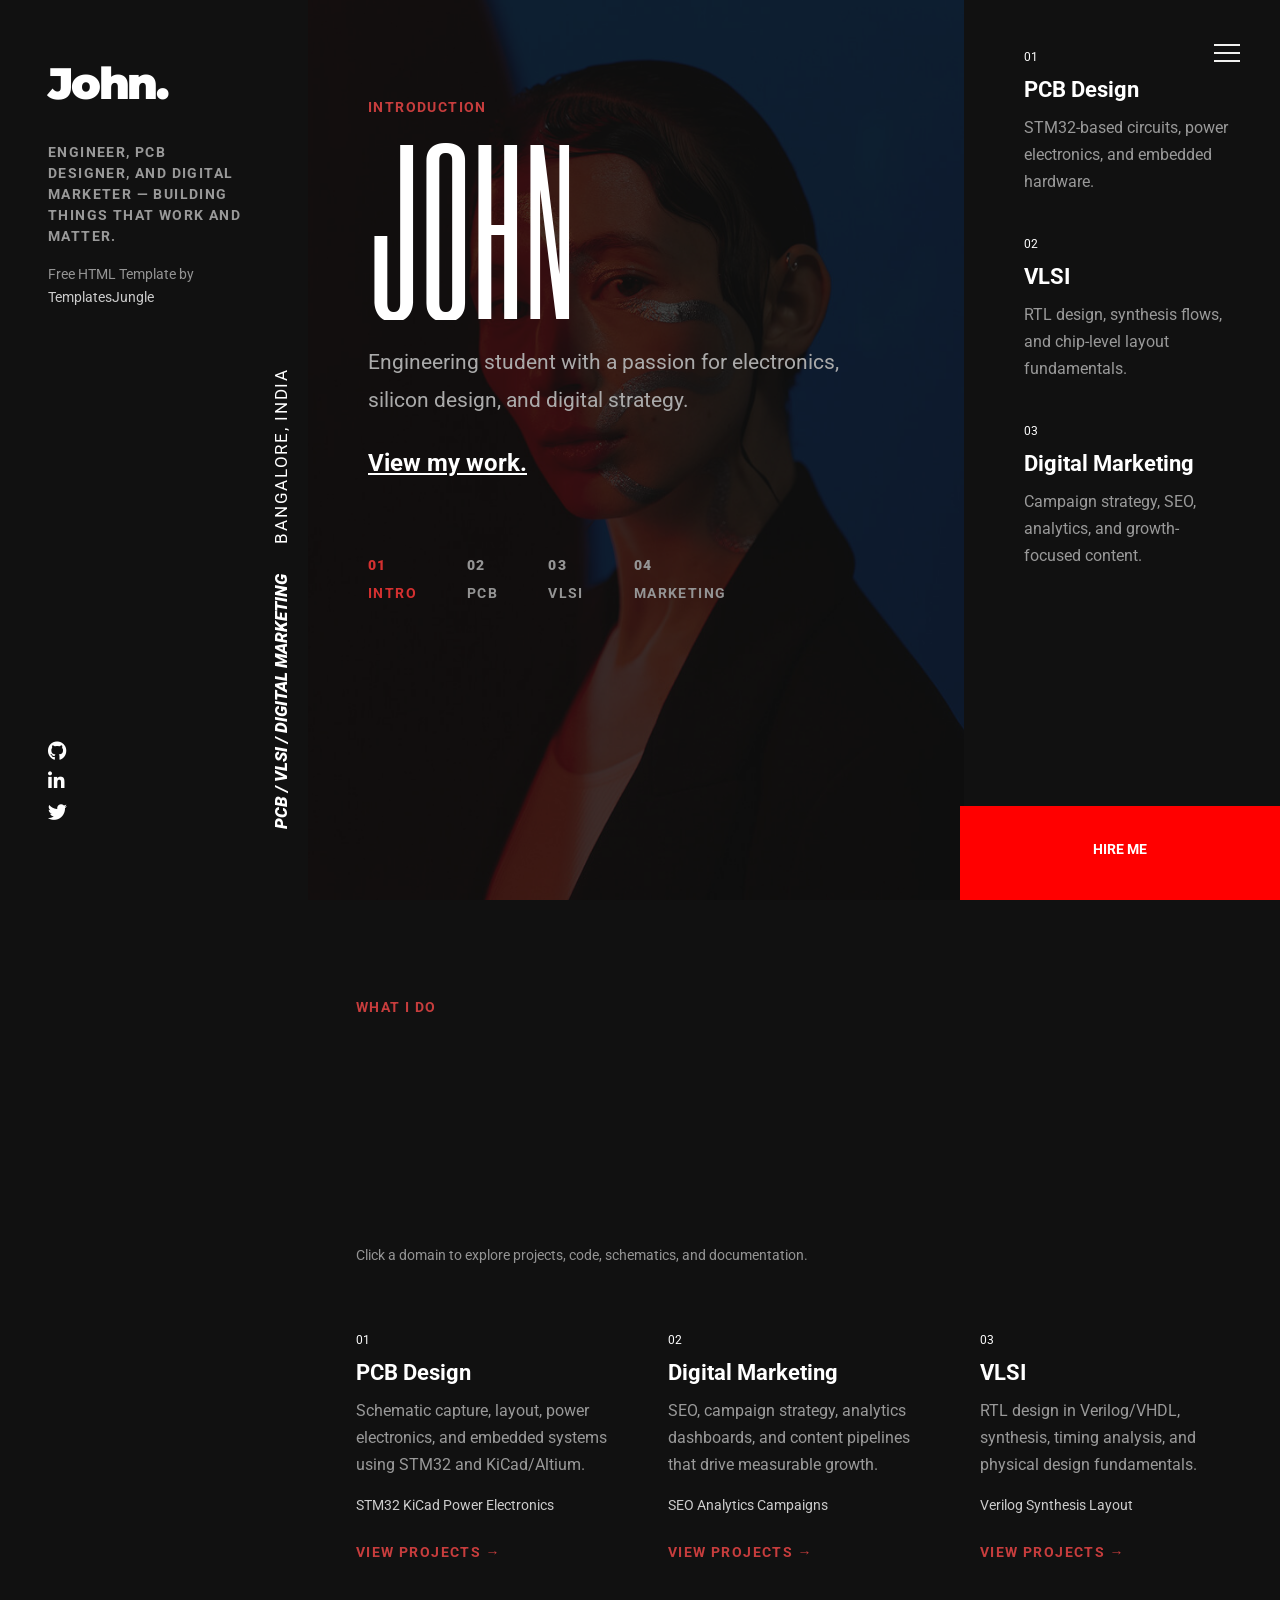
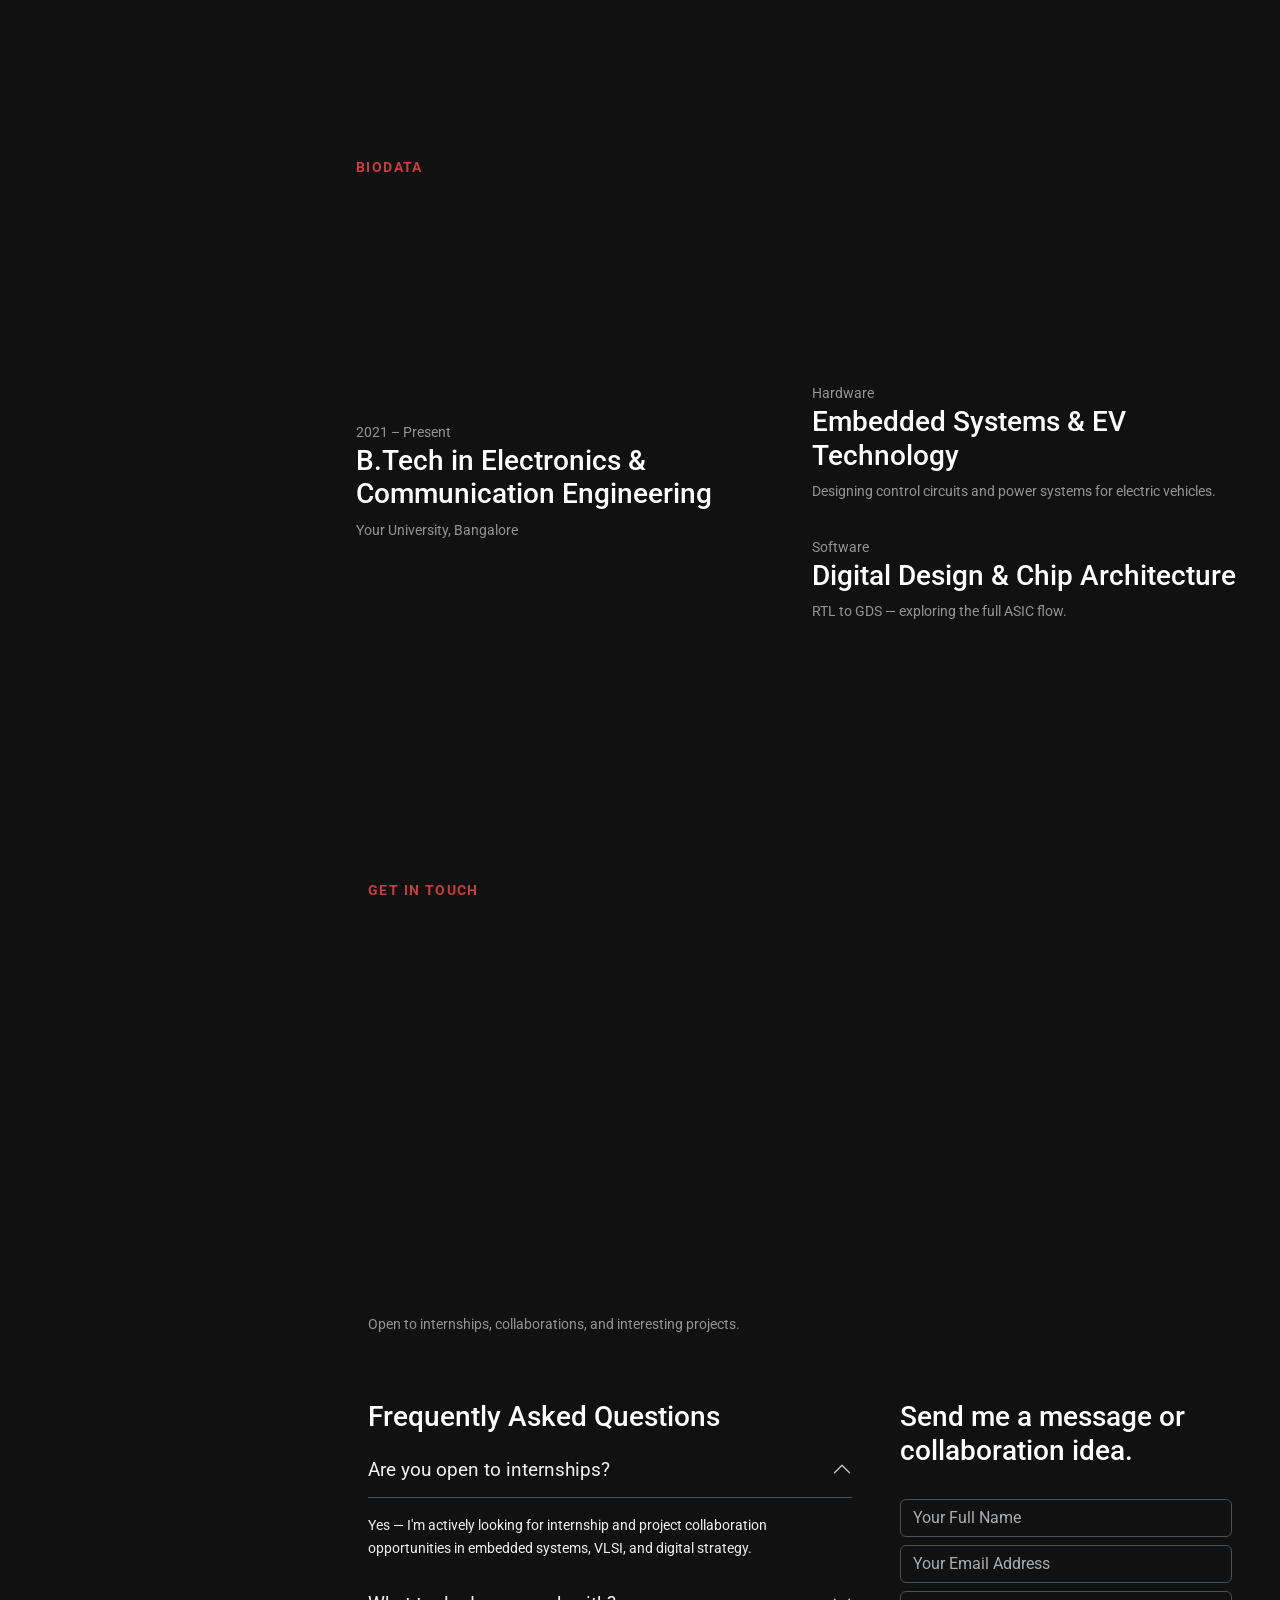
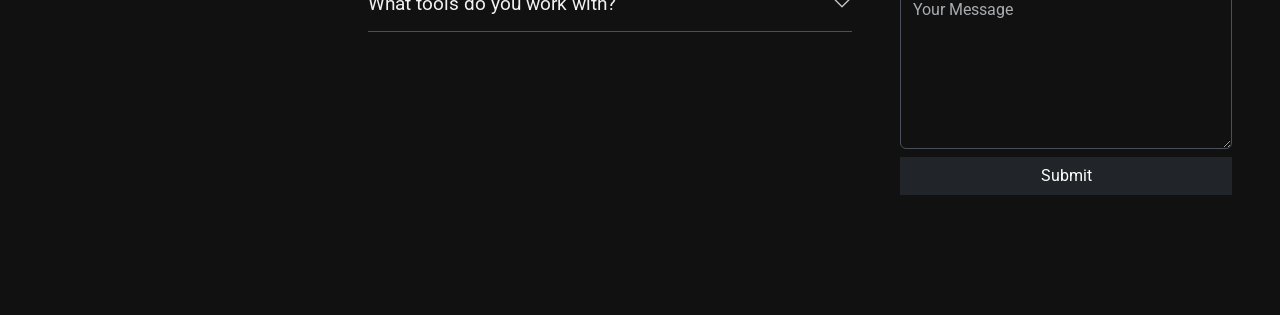
==== index.html @ 5cf1ba2f "Add files via upload" ====
<!DOCTYPE html>
<html lang="en">
  <head>
    <meta charset="utf-8">
    <meta name="viewport" content="width=device-width, initial-scale=1">
    <title>John - Engineer & Designer</title>

    <!-- Third Party Plugins -->
    <link rel="stylesheet" type="text/css" href="css/vendor.css">
    <!-- Bootstrap CSS -->
    <link href="https://cdn.jsdelivr.net/npm/bootstrap@5.3.0-alpha1/dist/css/bootstrap.min.css" rel="stylesheet">
    <!-- Font Awesome -->
    <link rel="stylesheet" href="https://cdnjs.cloudflare.com/ajax/libs/font-awesome/6.4.0/css/all.min.css">
    <!-- Google Fonts -->
    <link href="https://fonts.googleapis.com/css2?family=Montserrat:wght@900&family=Roboto:wght@400;700;900&family=Six+Caps&display=swap" rel="stylesheet">
    <!-- custom style -->
    <link rel="stylesheet" href="style.css">
  </head>
  <body data-bs-theme="dark">

    <!-- ===== OVERLAY NAV ===== -->
    <div class="nav nav-overlay">
      <div class="nav__content">
        <ul class="nav__list">
          <li class="nav__list-item active-nav"><a href="index.html" class="hover-target">Home</a></li>
          <li class="nav__list-item"><a href="pcb.html" class="hover-target">PCB Design</a></li>
          <li class="nav__list-item"><a href="digital-marketing.html" class="hover-target">Digital Marketing</a></li>
          <li class="nav__list-item"><a href="vlsi.html" class="hover-target">VLSI</a></li>
          <li class="nav__list-item"><a href="#contact" class="hover-target">Contact me</a></li>
        </ul>
      </div>
    </div>

    <nav id="navbar" class="position-absolute">
      <input id="menu-toggle" type="checkbox" />
      <label class="menu-btn" for="menu-toggle">
        <span></span>
      </label>
    </nav>

    <div class="container-fluid p-0">
      <div class="row g-0">

        <!-- ===== SIDEBAR ===== -->
        <div class="col-lg-3 position-fixed z-1 h-100" data-aos="slide-right" data-aos-delay="200">
          <div class="sidebar p-4 p-lg-5 vh-100 d-flex flex-column position-relative">
            <a href="index.html" class="logo mb-0 text-decoration-none">John.</a>
            <p class="bio mt-4 d-none d-lg-block" style="max-width: 200px;">
              ENGINEER, PCB DESIGNER, AND DIGITAL MARKETER — BUILDING THINGS THAT WORK AND MATTER.
            </p>
            <p style="max-width: 200px;">Free HTML Template by <a href="https://templatesjungle.com/" target="_blank" class="text-decoration-none">TemplatesJungle</a></p>

            <div class="social-icons mt-auto mb-4 d-none d-lg-flex flex-column">
              <a href="#" class="social-icon" aria-label="GitHub"><i class="fab fa-github"></i></a>
              <a href="#" class="social-icon" aria-label="LinkedIn"><i class="fab fa-linkedin-in"></i></a>
              <a href="#" class="social-icon" aria-label="Twitter"><i class="fab fa-twitter"></i></a>
            </div>

            <div class="personal-info d-none d-lg-flex">
              <p class="job-title mb-2">PCB / VLSI / DIGITAL MARKETING</p>
              <p class="location">BANGALORE, INDIA</p>
            </div>
          </div>
        </div>

        <!-- ===== MAIN CONTENT ===== -->
        <div class="col-lg-9 offset-lg-3">
          <div class="row">

            <!-- Hero / Banner -->
            <div id="intro" class="col-lg-8 position-relative d-flex flex-column align-items-center">
              <div class="pt-4 pt-lg-5 px-4 px-lg-5 w-100 mt-5">
                <div class="swiper banner-slider slide-in mt-5 mt-lg-0">
                  <div class="swiper-wrapper">
                    <div class="swiper-slide">
                      <div class="banner-content d-flex flex-column">
                        <span class="introduction mb-3 d-block">INTRODUCTION</span>
                        <h2 class="name mb-4 txt-fx slide-up">JOHN</h2>
                        <p class="description mb-4">
                          Engineering student with a passion for electronics, silicon design, and digital strategy.
                        </p>
                        <a href="#domains" class="cta-link d-inline-block mb-5">View my work.</a>
                      </div>
                    </div>
                    <div class="swiper-slide">
                      <div class="banner-content d-flex flex-column">
                        <span class="introduction mb-3 d-block">Hardware Design</span>
                        <h2 class="name mb-4 txt-fx slide-up">PCB CRAFT</h2>
                        <p class="description mb-4">
                          Schematic to board — STM32-based designs, power electronics, and embedded systems.
                        </p>
                        <a href="pcb.html" class="cta-link d-inline-block mb-5">Explore PCB work.</a>
                      </div>
                    </div>
                    <div class="swiper-slide">
                      <div class="banner-content d-flex flex-column">
                        <span class="introduction mb-3 d-block">Silicon Design</span>
                        <h2 class="name mb-4 txt-fx slide-up">VLSI</h2>
                        <p class="description mb-4">
                          RTL design, synthesis, and layout — from logic to gates.
                        </p>
                        <a href="vlsi.html" class="cta-link d-inline-block mb-5">Explore VLSI work.</a>
                      </div>
                    </div>
                    <div class="swiper-slide">
                      <div class="banner-content d-flex flex-column">
                        <span class="introduction mb-3 d-block">Growth & Campaigns</span>
                        <h2 class="name mb-4 txt-fx slide-up">MARKETING</h2>
                        <p class="description mb-4">
                          Strategy, content, and analytics to build brands that grow.
                        </p>
                        <a href="digital-marketing.html" class="cta-link d-inline-block mb-5">Explore campaigns.</a>
                      </div>
                    </div>
                  </div>
                </div>
              </div>

              <nav class="section-nav swiper banner-nav-slider pt-3 pt-lg-4 px-4 px-lg-5 w-100"
                data-aos="fade-up" data-aos-delay="600" data-aos-anchor-placement="top-bottom">
                <ul class="swiper-wrapper">
                  <li class="swiper-slide"><span>01</span> INTRO</li>
                  <li class="swiper-slide"><span>02</span> PCB</li>
                  <li class="swiper-slide"><span>03</span> VLSI</li>
                  <li class="swiper-slide"><span>04</span> MARKETING</li>
                </ul>
              </nav>

              <div class="swiper image-slider" data-aos="fade-up" data-aos-delay="1000">
                <div class="swiper-wrapper">
                  <div class="swiper-slide">
                    <img class="hero-image position-absolute top-0 end-0 img-fluid mb-5 opacity-25 vh-100"
                      src="images/banner-image-2.jpg" alt="Hero">
                  </div>
                  <div class="swiper-slide">
                    <img class="hero-image position-absolute top-0 end-0 img-fluid mb-5 opacity-25 vh-100"
                      src="images/banner-image-1.jpg" alt="Hero">
                  </div>
                  <div class="swiper-slide">
                    <img class="hero-image position-absolute top-0 end-0 img-fluid mb-5 opacity-25 vh-100"
                      src="images/banner-image-3.jpg" alt="Hero">
                  </div>
                  <div class="swiper-slide">
                    <img class="hero-image position-absolute top-0 end-0 img-fluid mb-5 opacity-25 vh-100"
                      src="images/banner-image-4.jpg" alt="Hero">
                  </div>
                </div>
              </div>
            </div>

            <!-- Skill sidebar (right col of hero) -->
            <div class="col-lg-4">
              <div class="p-4 p-lg-5 vh-100">
                <div class="skill" data-aos="fade-up" data-aos-delay="200">
                  <span class="skill-number d-block">01</span>
                  <h3>PCB Design</h3>
                  <p>STM32-based circuits, power electronics, and embedded hardware.</p>
                </div>
                <div class="skill" data-aos="fade-up" data-aos-delay="400">
                  <span class="skill-number d-block">02</span>
                  <h3>VLSI</h3>
                  <p>RTL design, synthesis flows, and chip-level layout fundamentals.</p>
                </div>
                <div class="skill" data-aos="fade-up" data-aos-delay="600">
                  <span class="skill-number d-block">03</span>
                  <h3>Digital Marketing</h3>
                  <p>Campaign strategy, SEO, analytics, and growth-focused content.</p>
                </div>
                <!-- Mobile-only CTA -->
                <div class="d-lg-none mt-5">
                  <hr class="sidebar-divider">
                  <p class="job-title mb-2">PCB / VLSI / DIGITAL MARKETING</p>
                  <p class="location mb-4">BANGALORE, INDIA</p>
                  <a href="#domains" class="cta-button d-block text-center">VIEW MY WORK</a>
                </div>
              </div>
            </div>

            <!-- Desktop CTA -->
            <div class="col-lg-3 d-none d-lg-block position-fixed bottom-0 end-0 p-0" style="z-index: 8;">
              <button class="btn-special w-100" data-aos="fade-up" data-aos-delay="800" data-aos-anchor-placement="top-bottom">
                <span class="text-container">
                  <span class="original-text">HIRE ME</span>
                  <span class="hover-text">HIRE ME</span>
                </span>
              </button>
            </div>

            <!-- ===== DOMAIN CARDS SECTION ===== -->
            <section id="domains" class="pt-4 pt-lg-5 px-4 px-lg-5 my-5 py-5">
              <div class="row mb-5">
                <div class="col-12" data-aos="fade-up">
                  <span class="introduction mb-3 d-block">WHAT I DO</span>
                  <h2 class="name mb-4 txt-fx slide-up text-uppercase">My Domains</h2>
                  <p>Click a domain to explore projects, code, schematics, and documentation.</p>
                </div>
              </div>
              <div class="row g-5">

                <!-- Card 1: PCB Design -->
                <div class="col-lg-4" data-aos="fade-up" data-aos-delay="100">
                  <a href="pcb.html" class="text-decoration-none d-block h-100">
                    <div class="domain-card h-100">
                      <div class="skill mb-0">
                        <span class="skill-number d-block">01</span>
                        <h3>PCB Design</h3>
                        <p>Schematic capture, layout, power electronics, and embedded systems using STM32 and KiCad/Altium.</p>
                      </div>
                      <div class="domain-card__tags mt-3">
                        <span class="domain-tag">STM32</span>
                        <span class="domain-tag">KiCad</span>
                        <span class="domain-tag">Power Electronics</span>
                      </div>
                      <div class="domain-card__cta mt-4">
                        <span class="introduction">View Projects →</span>
                      </div>
                    </div>
                  </a>
                </div>

                <!-- Card 2: Digital Marketing -->
                <div class="col-lg-4" data-aos="fade-up" data-aos-delay="250">
                  <a href="digital-marketing.html" class="text-decoration-none d-block h-100">
                    <div class="domain-card h-100">
                      <div class="skill mb-0">
                        <span class="skill-number d-block">02</span>
                        <h3>Digital Marketing</h3>
                        <p>SEO, campaign strategy, analytics dashboards, and content pipelines that drive measurable growth.</p>
                      </div>
                      <div class="domain-card__tags mt-3">
                        <span class="domain-tag">SEO</span>
                        <span class="domain-tag">Analytics</span>
                        <span class="domain-tag">Campaigns</span>
                      </div>
                      <div class="domain-card__cta mt-4">
                        <span class="introduction">View Projects →</span>
                      </div>
                    </div>
                  </a>
                </div>

                <!-- Card 3: VLSI -->
                <div class="col-lg-4" data-aos="fade-up" data-aos-delay="400">
                  <a href="vlsi.html" class="text-decoration-none d-block h-100">
                    <div class="domain-card h-100">
                      <div class="skill mb-0">
                        <span class="skill-number d-block">03</span>
                        <h3>VLSI</h3>
                        <p>RTL design in Verilog/VHDL, synthesis, timing analysis, and physical design fundamentals.</p>
                      </div>
                      <div class="domain-card__tags mt-3">
                        <span class="domain-tag">Verilog</span>
                        <span class="domain-tag">Synthesis</span>
                        <span class="domain-tag">Layout</span>
                      </div>
                      <div class="domain-card__cta mt-4">
                        <span class="introduction">View Projects →</span>
                      </div>
                    </div>
                  </a>
                </div>

              </div>
            </section>

            <!-- ===== ABOUT SECTION ===== -->
            <section id="about" class="pt-4 pt-lg-5 px-4 px-lg-5 my-5 py-5">
              <div class="row d-flex flex-wrap" data-aos="fade-up">
                <div class="col-lg-6 pb-5">
                  <span class="introduction mb-3 d-block">BIODATA</span>
                  <h2 class="name mb-4 txt-fx slide-up text-uppercase">Education</h2>
                  <div class="data-info py-3">
                    <span class="meta-date">2021 – Present</span>
                    <h3 class="info-title">B.Tech in Electronics & Communication Engineering</h3>
                    <p>Your University, Bangalore</p>
                  </div>
                </div>
                <div class="col-lg-6 pb-5">
                  <h2 class="name mb-4 txt-fx slide-up text-uppercase">Interests</h2>
                  <div class="data-info py-3">
                    <span class="meta-date">Hardware</span>
                    <h3 class="info-title">Embedded Systems & EV Technology</h3>
                    <p>Designing control circuits and power systems for electric vehicles.</p>
                  </div>
                  <div class="data-info">
                    <span class="meta-date">Software</span>
                    <h3 class="info-title">Digital Design & Chip Architecture</h3>
                    <p>RTL to GDS — exploring the full ASIC flow.</p>
                  </div>
                </div>
              </div>
            </section>

            <!-- ===== CONTACT SECTION ===== -->
            <section id="contact" class="pt-4 pt-lg-5 px-4 px-lg-5 my-5 py-5">
              <div class="container">
                <div class="row mb-5">
                  <div class="col-lg-6" data-aos="fade-up">
                    <span class="introduction mb-3 d-block">GET IN TOUCH</span>
                    <h2 class="name mb-4 txt-fx slide-up text-uppercase">Contact Me</h2>
                    <p>Open to internships, collaborations, and interesting projects.</p>
                  </div>
                </div>
                <div class="row d-flex g-5">
                  <div class="col-lg-7" data-aos="fade-up">
                    <h3>Frequently Asked Questions</h3>
                    <div class="accordion" id="faqAccordion">
                      <div class="accordion-item">
                        <h2 class="accordion-header">
                          <button class="accordion-button" type="button" data-bs-toggle="collapse"
                            data-bs-target="#faq1" aria-expanded="true">
                            Are you open to internships?
                          </button>
                        </h2>
                        <div id="faq1" class="accordion-collapse collapse show" data-bs-parent="#faqAccordion">
                          <div class="accordion-body">
                            Yes — I'm actively looking for internship and project collaboration opportunities in embedded systems, VLSI, and digital strategy.
                          </div>
                        </div>
                      </div>
                      <div class="accordion-item">
                        <h2 class="accordion-header">
                          <button class="accordion-button collapsed" type="button" data-bs-toggle="collapse"
                            data-bs-target="#faq2" aria-expanded="false">
                            What tools do you work with?
                          </button>
                        </h2>
                        <div id="faq2" class="accordion-collapse collapse" data-bs-parent="#faqAccordion">
                          <div class="accordion-body">
                            KiCad, Altium Designer, Keil µVision, Proteus, STM32CubeIDE, Cadence Virtuoso, and standard web analytics platforms.
                          </div>
                        </div>
                      </div>
                    </div>
                  </div>
                  <div class="col-lg-5">
                    <div class="right-content" data-aos="fade-up">
                      <div class="element-header align-right">
                        <h3>Send me a message or collaboration idea.</h3>
                      </div>
                      <div class="contact-form py-4">
                        <form id="form" class="form-group">
                          <div class="pb-2"><input type="text" name="name" placeholder="Your Full Name" class="form-control"></div>
                          <div class="pb-2"><input type="email" name="email" placeholder="Your Email Address" class="form-control"></div>
                          <div class="pb-2"><textarea placeholder="Your Message" rows="6" class="form-control"></textarea></div>
                          <button type="submit" name="submit" class="btn btn-dark w-100 btn-rounded">Submit</button>
                        </form>
                      </div>
                    </div>
                  </div>
                </div>
              </div>
            </section>

          </div>
        </div>
      </div>
    </div>

    <!-- Bootstrap JS -->
    <script src="https://cdn.jsdelivr.net/npm/bootstrap@5.3.0-alpha1/dist/js/bootstrap.bundle.min.js"></script>
    <script src="js/jquery-1.11.0.min.js"></script>
    <script src="js/plugins.js"></script>
    <script src="js/script.js"></script>
  </body>
</html>
---- style.css ----
:root,
[data-bs-theme=light] {
  --heading-font: "Roboto", Verdana, serif;
  --heading-font-weight: 700;
  --heading-color: var(--bs-dark);
  --heading-line-height: 1.2;

  --swiper-theme-color: var(--bs-primary);

  --custom-easing: cubic-bezier(.17, .67, .83, .67);

  /* theme colors */
  --bs-body-font-family: "Roboto", Verdana, sans-serif;
  --bs-body-font-size: 0.9rem;
  --bs-body-font-weight: 400;
  --bs-body-line-height: 1.7;
  --bs-body-color: #333;
  --bs-body-color-rgb: 51, 51, 51;

  --bs-primary: #FF534A;
  --bs-primary-dark: #d33a32;
  --bs-secondary: #FDEEE9;
  --bs-black: #111;
  --bs-light: #F1F1F0;
  --bs-dark: #212529;
  --bs-gray: #949494;
  --bs-gray-dark: #51565b;

  --bs-primary-rgb: 255, 83, 74;
  --bs-secondary-rgb: 253, 238, 233;
  --bs-black-rgb: 17, 17, 17;
  --bs-light-rgb: 241, 241, 240;
  --bs-dark-rgb: 33, 37, 41;

  --bs-link-color: var(--bs-dark);
  --bs-link-color-rgb: 17, 17, 17;
  --bs-link-decoration: underline;
  --bs-link-hover-color: var(--bs-primary);
  --bs-link-hover-color-rgb: 169, 128, 115;

  --bs-gutter-x: 2.5rem;
}


/* btn */
.btn {
  --bs-btn-border-radius: 0;
}

.btn-primary {
  --bs-btn-color: #fff;
  --bs-btn-bg: var(--bs-primary);
  --bs-btn-border-color: var(--bs-primary);
  --bs-btn-hover-color: #fff;
  --bs-btn-hover-bg: var(--bs-primary-dark);
  --bs-btn-hover-border-color: var(--bs-primary-dark);
  --bs-btn-focus-shadow-rgb: 49, 132, 253;
  --bs-btn-active-color: #fff;
  --bs-btn-active-bg: var(--bs-secondary);
  --bs-btn-active-border-color: var(--bs-secondary);
  --bs-btn-active-shadow: inset 0 3px 5px rgba(0, 0, 0, 0.125);
  --bs-btn-disabled-color: #fff;
  --bs-btn-disabled-bg: var(--bs-primary);
  --bs-btn-disabled-border-color: var(--bs-primary);
}

.btn-outline-primary {
  --bs-btn-color: var(--bs-primary);
  --bs-btn-border-color: var(--bs-primary);
  --bs-btn-hover-color: #fff;
  --bs-btn-hover-bg: var(--bs-primary);
  --bs-btn-hover-border-color: var(--bs-primary);
  --bs-btn-focus-shadow-rgb: 13, 110, 253;
  --bs-btn-active-color: #fff;
  --bs-btn-active-bg: var(--bs-primary);
  --bs-btn-active-border-color: var(--bs-primary);
  --bs-btn-active-shadow: inset 0 3px 5px rgba(0, 0, 0, 0.125);
  --bs-btn-disabled-color: var(--bs-primary);
  --bs-btn-disabled-bg: transparent;
  --bs-btn-disabled-border-color: var(--bs-primary);
  --bs-gradient: none;
}


.pagination {
  --bs-pagination-active-bg: var(--bs-black);
  --bs-pagination-border-width: 0;
  --bs-pagination-border-radius: 0;
}

/* breadcrumb */
.breadcrumb {
  --bs-breadcrumb-item-padding-x: 1em;
}

/* text white */
.text-white {
  --heading-color: var(--bs-light);
  --bs-breadcrumb-item-active-color: var(--bs-light);
  --bs-breadcrumb-divider-color: var(--bs-light);
  --bs-link-color-rgb: var(--bs-light-rgb);
  --bs-link-hover-color-rgb: var(--bs-light-rgb);
}

.text-white .nav-link {
  --bs-nav-link-color: var(--bs-light);
  --bs-nav-link-hover-color: var(--bs-light);
  --bs-nav-link-active-color: var(--bs-light);
  --bs-navbar-active-color: var(--bs-light);
}

/* accordion */
.accordion {
  --bs-accordion-border-width: 0;
  --bs-accordion-border-radius: 0;
  --bs-accordion-inner-border-radius: 0;
  --bs-accordion-btn-padding-x: 0;
  --bs-accordion-btn-padding-y: 1rem;
  --bs-accordion-btn-color: var(--bs-light);
  --bs-accordion-btn-bg: transparent;
  --bs-accordion-btn-focus-border-color: var(--bs-light);
  --bs-accordion-btn-focus-box-shadow: none;
  --bs-accordion-body-padding-x: 0;
  --bs-accordion-body-padding-y: 1rem;
  --bs-accordion-active-color: var(--bs-light);
  --bs-accordion-active-bg: transparent;

  --bs-accordion-color: var(--bs-light);
  --bs-accordion-bg: transparent;
}

.accordion-button {
  font-size: 1.2rem;
  border-bottom: 1px solid var(--bs-border-color);
}

[data-bs-theme=dark] .accordion-button::after {
  filter: invert(0) sepia(1) saturate(0) hue-rotate(0deg);
}

/* form control */
.form-control:focus {
  border-color: #ccc;
  box-shadow: 0 0 0 0.25rem rgba(200, 200, 200, .25);
}

/* dark theme */
[data-bs-theme=dark] {
  color-scheme: dark;

  --heading-color: #fff;
  --bs-heading-color: #fff;
  --bs-link-color: #CCCCCC;
  --bs-link-hover-color: var(--bs-primary);
  --bs-link-color-rgb: 204, 204, 204;
  --bs-link-hover-color-rgb: 131, 169, 172;
  --bs-body-color: var(--bs-light);
  --bs-body-color-rgb: 241, 241, 240;
  --bs-body-bg: #111;
  --bs-body-bg-rgb: 17, 17, 41;

  color: var(--bs-gray);
}

[data-bs-theme=dark] .dropdown-item {
  --bs-dropdown-link-color: var(--bs-light);
  --bs-dropdown-link-hover-color: var(--bs-white);
}

[data-bs-theme=dark] .bg-white,
[data-bs-theme=dark] .bg-light {
  --bs-bg-opacity: 0.1;
}

/* ++++++++++++++++++++ */

:root {
  --primary-color: #d43030;
  --primary-dark: #c73d3d;
  --primary-darker: #d42f2f;
  --text-color: #ffffff;
  --text-muted: #aaaaaa;
  --text-light: #cccccc;
  --text-lighter: #999999;
  --bg-dark: #111111;
}

body {
  font-family: 'Roboto', sans-serif;
  color: var(--text-color);
  background-color: var(--bg-dark);
  -webkit-font-smoothing: antialiased;
  line-height: 1.6;
}

.logo {
  font-family: 'Montserrat', sans-serif;
  font-weight: 900;
  font-size: 44px;
  letter-spacing: -2.2px;
  color: var(--text-color);
}

.name {
  font-family: 'Six Caps', sans-serif;
  font-weight: 400;
  font-size: 176px;
  font-size: 206px;
  line-height: 0.9;
  color: var(--text-color);
}

.introduction {
  font-weight: 700;
  font-size: 14px;
  letter-spacing: 1.4px;
  text-transform: uppercase;
  color: var(--primary-dark);
}

.description {
  font-weight: 400;
  font-size: 21px;
  line-height: 1.8;
  color: var(--text-muted);
  max-width: 490px;
}

.cta-link {
  font-weight: 700;
  font-size: 24px;
  text-decoration: underline;
  color: var(--text-color);
}

.section-nav ul {
  list-style: none;
  padding: 0;
  display: flex;
  flex-wrap: wrap;
  gap: 40px;
}

.section-nav li {
  font-weight: 700;
  font-size: 14px;
  letter-spacing: 1.4px;
  text-transform: uppercase;
  cursor: pointer;
}

.section-nav span {
  display: block;
  font-weight: 900;
  margin-bottom: 5px;
}

.section-nav .swiper-slide-thumb-active {
  color: var(--primary-color);
}

.section-nav .active span {
  color: var(--primary-color);
}

.bio {
  font-weight: 700;
  font-size: 14px;
  letter-spacing: 1.4px;
  line-height: 1.5;
  color: var(--text-lighter);
  margin-top: 40px;
}

.skill {
  margin-bottom: 40px;
}

.skill-number {
  font-weight: 400;
  font-size: 12px;
  color: var(--text-color);
}

.skill h3 {
  font-weight: 700;
  font-size: 22px;
  margin: 10px 0;
  color: var(--text-color);
}

.skill p {
  font-weight: 400;
  font-size: 16px;
  line-height: 1.7;
  color: var(--text-lighter);
}

.social-icon {
  color: var(--text-color);
  font-size: 19px;
  transition: color 0.3s;
}

.social-icon:hover {
  color: var(--primary-color);
}

.sidebar-divider {
  width: 1px;
  height: 100px;
  background-color: var(--text-color);
  margin: 20px 0;
}

.job-title {
  font-weight: 900;
  font-style: italic;
  font-size: 17px;
  color: var(--text-color);
}

.location {
  font-weight: 400;
  font-size: 17px;
  letter-spacing: 1.7px;
  color: var(--text-color);
}

.cta-button {
  display: inline-block;
  padding: 60px 40px;
  background-color: var(--primary-darker);
  font-weight: 700;
  font-size: 16px;
  text-align: center;
  text-transform: uppercase;
  color: var(--text-color);
  text-decoration: none;
  transition: background-color 0.3s;
}

.cta-button:hover {
  background-color: #b82525;
  color: var(--text-color);
}

.hero-image {
  width: 100%;
  max-width: 766px;
  height: auto;
  object-fit: cover;
}

/* Responsive adjustments */
@media (max-width: 1199.98px) {
  .name {
    font-size: 120px;
  }

  .description {
    font-size: 18px;
  }

  .section-nav ul {
    gap: 30px;
  }
}

@media (max-width: 991.98px) {
  .name {
    font-size: 90px;
  }

  .sidebar-divider {
    width: 100px;
    height: 1px;
    margin: 20px auto;
  }

  .job-title,
  .location {
    text-align: center;
  }

  .cta-button {
    padding: 40px 30px;
  }
}

@media (max-width: 767.98px) {
  .name {
    font-size: 120px;
  }

  .description {
    font-size: 16px;
  }

  .section-nav ul {
    gap: 20px;
  }

  .cta-link {
    font-size: 20px;
  }

  .cta-button {
    width: 100%;
    padding: 30px 20px;
  }
}

@media (max-width: 575.98px) {
  .name {
    font-size: 120px;
  }

  .section-nav ul {
    gap: 15px;
  }

  .section-nav li {
    font-size: 12px;
  }

  .section-nav span {
    font-size: 14px;
  }
}


/*----- 6.1 Preloader
--------------------------------------------------------------*/
*#overlayer {
  width: 100%;
  height: 100%;
  position: fixed;
  z-index: 20;
  background: #111;
  display: flex;
  justify-content: center;
  align-items: center;
}

.loader {
  display: inline-block;
  width: 30px;
  height: 30px;
  border: 4px solid #Fff;
  animation: loader 2s infinite ease;
}

.loader-inner {
  vertical-align: top;
  display: inline-block;
  width: 100%;
  background-color: #fff;
  animation: loader-inner 2s infinite ease-in;
}

@keyframes loader {
  0% {
    transform: rotate(0deg);
  }

  25% {
    transform: rotate(180deg);
  }

  50% {
    transform: rotate(180deg);
  }

  75% {
    transform: rotate(360deg);
  }

  100% {
    transform: rotate(360deg);
  }
}

@keyframes loader-inner {
  0% {
    height: 0%;
  }

  25% {
    height: 0%;
  }

  50% {
    height: 100%;
  }

  75% {
    height: 100%;
  }

  100% {
    height: 0%;
  }
}


/*----- Header Menu
--------------------------------------------------------------*/
#menu-toggle {
  opacity: 0;
}

#menu-toggle:checked~.menu-btn>span {
  transform: rotate(45deg);
}

#menu-toggle:checked~.menu-btn>span::before {
  top: 0;
  transform: rotate(0);
  background: #fff;
}

#menu-toggle:checked~.menu-btn>span::after {
  top: 0;
  transform: rotate(90deg);
  background: #fff;
}

#menu-toggle:checked~.navmenu {
  visibility: visible;
  right: 0;
}

.menu-btn {
  display: flex;
  align-items: center;
  position: fixed;
  top: 0;
  right: 0;
  width: 26px;
  height: 26px;
  cursor: pointer;
  z-index: 11;
  margin: 40px;
}

.menu-btn>span,
.menu-btn>span::before,
.menu-btn>span::after {
  display: block;
  position: absolute;
  width: 100%;
  height: 2px;
  background-color: var(--bs-light);
  transition-duration: .25s;
}

.menu-btn>span::before {
  content: '';
  top: -8px;
}

.menu-btn>span::after {
  content: '';
  top: 8px;
}


/*----- Nav Sidebar
--------------------------------------------------------------*/
.nav-overlay {
  position: fixed;
  z-index: 9;
}

.nav-overlay:before,
.nav-overlay:after {
  content: "";
  position: fixed;
  width: 100vw;
  height: 100vh;
  background: rgba(10, 10, 10, 0.8);
  border-bottom-left-radius: 200%;
  z-index: -1;
  -webkit-transition: -webkit-transform cubic-bezier(0.77, 0, 0.175, 1) 0.6s, border-radius linear 0.8s;
  transition: -webkit-transform cubic-bezier(0.77, 0, 0.175, 1) 0.6s, border-radius linear 0.8s;
  transition: transform cubic-bezier(0.77, 0, 0.175, 1) 0.6s, border-radius linear 0.8s;
  transition: transform cubic-bezier(0.77, 0, 0.175, 1) 0.6s, -webkit-transform cubic-bezier(0.77, 0, 0.175, 1) 0.6s, border-radius linear 0.8s;
  -webkit-transform: translateX(100%) translateY(-100%);
  transform: translateX(100%) translateY(-100%);
}

.nav-overlay:after {
  background: rgba(10, 10, 10, 1);
  -webkit-transition-delay: 0s;
  transition-delay: 0s;
}

.nav-overlay:before {
  -webkit-transition-delay: .2s;
  transition-delay: .2s;
}

.nav__content {
  position: fixed;
  visibility: hidden;
  top: 50%;
  margin-top: 20px;
  -webkit-transform: translate(0%, -50%);
  transform: translate(0%, -50%);
  width: 100%;
  text-align: center;
}

.nav__list {
  position: relative;
  padding: 0;
  margin: 0;
  z-index: 2;
}

.nav__list-item {
  position: relative;
  display: block;
  -webkit-transition-delay: 0.8s;
  transition-delay: 0.8s;
  opacity: 0;
  text-align: center;
  color: #fff;
  overflow: hidden;
  font-family: 'Six Caps', sans-serif;
  font-size: 9vh;
  font-weight: 900;
  line-height: 1;
  letter-spacing: 3px;
  -webkit-transform: translate(100px, 0%);
  transform: translate(100px, 0%);
  -webkit-transition: opacity .2s ease, -webkit-transform .3s ease;
  transition: opacity .2s ease, -webkit-transform .3s ease;
  transition: opacity .2s ease, transform .3s ease;
  transition: opacity .2s ease, transform .3s ease, -webkit-transform .3s ease;
  margin-top: 0;
  margin-bottom: 0;
}

.nav__list-item a {
  position: relative;
  text-decoration: none;
  color: rgba(255, 255, 255, 0.6);
  overflow: hidden;
  cursor: pointer;
  padding-left: 5px;
  padding-right: 5px;
  font-weight: 900;
  z-index: 2;
  display: inline-block;
  text-transform: uppercase;
  -webkit-transition: all 200ms linear;
  transition: all 200ms linear;
}

.nav__list-item a:after {
  position: absolute;
  content: '';
  top: 50%;
  margin-top: -2px;
  left: 50%;
  width: 0;
  height: 0;
  opacity: 0;
  background-color: var(--accent-color);
  z-index: 1;
  -webkit-transition: all 200ms linear;
  transition: all 200ms linear;
}

.nav__list-item a:hover:after {
  height: 4px;
  opacity: 1;
  left: 0;
  width: 100%;
}

.nav__list-item a:hover {
  color: rgba(255, 255, 255, 1);
}

.nav__list-item.active-nav a {
  color: rgba(255, 255, 255, 1);
}

.nav__list-item.active-nav a:after {
  height: 4px;
  opacity: 1;
  left: 0;
  width: 100%;
}

body.nav-active .nav__content {
  visibility: visible;
}

/* body.nav-active .menu-icon__line {
  background-color: var(--light-background-color);
  -webkit-transform: translate(0px, 0px) rotate(-45deg);
          transform: translate(0px, 0px) rotate(-45deg);
}
body.nav-active .menu-icon__line-left {
  width: 15px;
  -webkit-transform: translate(2px, 4px) rotate(45deg);
          transform: translate(2px, 4px) rotate(45deg);
}
body.nav-active .menu-icon__line-right {
  width: 15px;
  float: right;
  -webkit-transform: translate(-3px, -3.5px) rotate(45deg);
          transform: translate(-3px, -3.5px) rotate(45deg);
}
body.nav-active .menu-icon:hover .menu-icon__line-left,
body.nav-active .menu-icon:hover .menu-icon__line-right {
  width: 15px;
} */
body.nav-active .nav-overlay {
  visibility: visible;
}

body.nav-active .nav-overlay:before,
body.nav-active .nav-overlay:after {
  -webkit-transform: translateX(0%) translateY(0%);
  transform: translateX(0%) translateY(0%);
  border-radius: 0;
}

body.nav-active .nav-overlay:after {
  -webkit-transition-delay: .1s;
  transition-delay: .1s;
}

body.nav-active .nav-overlay:before {
  -webkit-transition-delay: 0s;
  transition-delay: 0s;
}

body.nav-active .nav__list-item {
  opacity: 1;
  -webkit-transform: translateX(0%);
  transform: translateX(0%);
  -webkit-transition: opacity .3s ease, color .3s ease, -webkit-transform .3s ease;
  transition: opacity .3s ease, color .3s ease, -webkit-transform .3s ease;
  transition: opacity .3s ease, transform .3s ease, color .3s ease;
  transition: opacity .3s ease, transform .3s ease, color .3s ease, -webkit-transform .3s ease;
}

body.nav-active .nav__list-item:nth-child(0) {
  -webkit-transition-delay: 0.7s;
  transition-delay: 0.7s;
}

body.nav-active .nav__list-item:nth-child(1) {
  -webkit-transition-delay: 0.8s;
  transition-delay: 0.8s;
}

body.nav-active .nav__list-item:nth-child(2) {
  -webkit-transition-delay: 0.9s;
  transition-delay: 0.9s;
}

body.nav-active .nav__list-item:nth-child(3) {
  -webkit-transition-delay: 1s;
  transition-delay: 1s;
}

body.nav-active .nav__list-item:nth-child(4) {
  -webkit-transition-delay: 1.1s;
  transition-delay: 1.1s;
}

body.nav-active .nav__list-item:nth-child(5) {
  -webkit-transition-delay: 1.2s;
  transition-delay: 1.2s;
}

body.nav-active .nav__list-item:nth-child(6) {
  -webkit-transition-delay: 1.3s;
  transition-delay: 1.3s;
}

body.nav-active .nav__list-item:nth-child(7) {
  -webkit-transition-delay: 1.4s;
  transition-delay: 1.4s;
}

body.nav-active .nav__list-item:nth-child(8) {
  -webkit-transition-delay: 1.5s;
  transition-delay: 1.5s;
}

body.nav-active .nav__list-item:nth-child(9) {
  -webkit-transition-delay: 1.6s;
  transition-delay: 1.6s;
}

body.nav-active .nav__list-item:nth-child(10) {
  -webkit-transition-delay: 1.7s;
  transition-delay: 1.7s;
}


/*----- Skills
--------------------------------------------------------------*/
.skill-chart li {
  width: 100%;
  margin-bottom: 40px;
  font-weight: 500;
}

.skill-chart li .chart-border {
  border: 4px solid var(--bs-gray-200);
  border-radius: 15px;
  position: relative;
}

.skill-chart li .chart-percentage {
  content: "";
  border-bottom: 8px solid var(--bs-primary);
  border-radius: 15px;
  position: absolute;
  bottom: -4px;
  left: -5px;
}

.skill-chart li .chart-percentage.seventy-percent {
  width: 70%;
}

.skill-chart li .chart-percentage.seventy-five-percent {
  width: 75%;
}

.skill-chart li .chart-percentage.eighty-percent {
  width: 80%;
}

.skill-chart li .chart-percentage.ninety-percent {
  width: 90%;
}

.skill-chart li .chart-percentage.ninety-five-percent {
  width: 95%;
}


/* slide in */
.slide-in .swiper-slide span,
.slide-in .swiper-slide h2,
.slide-in .swiper-slide p,
.slide-in .swiper-slide .cta-link {
  display: inline-block;
  opacity: 0;
  transform: translate3d(0, 50px, 0);
  transition: opacity 0.6s ease-out, transform 0.6s ease-out;
}

.slide-in .swiper-slide span {
  transition-delay: 500ms;
}

.slide-in .swiper-slide h2 {
  transition-delay: 600ms;
}

.slide-in .swiper-slide p {
  transition-delay: 700ms;
}

.slide-in .swiper-slide .cta-link {
  transition-delay: 800ms;
}

.slide-in .swiper-slide.swiper-slide-active span,
.slide-in .swiper-slide.swiper-slide-active h2,
.slide-in .swiper-slide.swiper-slide-active p,
.slide-in .swiper-slide.swiper-slide-active .cta-link {
  opacity: 1;
  transform: translate3d(0, 0, 0);
}

/* swiper slide-clip */
.slide-clip .swiper-slide .image-holder img {
  transform: scale(1.2);
  transition: transform 1s ease-in-out;
}

.slide-clip .swiper-slide.swiper-slide-active .image-holder img {
  transform: scale(1);
}

.slide-clip .swiper-slide .image-holder {
  clip-path: inset(100% 0 0 0);
  display: block;
}

.slide-clip .swiper-slide.swiper-slide-active .image-holder {
  animation: 1s slide-clip forwards;
}

.slide-clip .swiper-slide.swiper-slide-prev .image-holder,
.slide-clip .swiper-slide.swiper-slide-next .image-holder {
  animation: 1s slide-down;
}

@keyframes slide-clip {
  0% {
    clip-path: inset(100% 0 0 0);
  }

  100% {
    clip-path: inset(0 0 0 0);
  }
}

@keyframes slide-down {
  0% {
    clip-path: inset(0 0 0 0);
  }

  100% {
    clip-path: inset(100% 0 0 0);
  }
}


/* swipe animation */
.swipe-up {
  clip-path: inset(0 0 100% 0);
  display: block;
}

.aos-animate .swipe-up {
  animation: 1s swipe-up forwards;
}

/*.down-leave-active { animation: 1s down-leave; }*/
@keyframes swipe-up {
  0% {
    clip-path: inset(0 0 100% 0);
  }

  100% {
    clip-path: inset(0);
  }
}

/* polygon */
.polygon {
  clip-path: polygon(0 0, 100% 0, 100% 20%, 100% 100%, 80% 100%, 20% 100%, 0 100%, 0% 20%);
}

.aos-animate .polygon {
  animation: 1s polygon forwards;
}

@keyframes polygon {
  0% {
    clip-path: polygon(0 0, 100% 0, 100% 20%, 100% 100%, 80% 100%, 20% 100%, 0 100%, 0% 20%);
  }

  100% {
    clip-path: polygon(20% 0%, 80% 0%, 100% 20%, 100% 80%, 80% 100%, 20% 100%, 0% 80%, 0% 20%);
  }
}

/* open-up */
.open-up {
  clip-path: inset(48% 34% 36% 35%);
}

.aos-animate.open-up {
  animation: 1s open-up forwards;
}

@keyframes open-up {
  0% {
    clip-path: inset(48% 34% 36% 35%);
  }

  100% {
    clip-path: inset(0% 0% 0% 0%);
  }
}

/*@keyframes down-leave {
  0% { clip-path: inset(0); }
  100% { clip-path: inset(100% 0 0 0); }
}*/
.swipe-up {
  --delay: 0.05s;
}

.swipe-up {
  animation-delay: 1s;
  /* animation-delay: data(swipe-delay); */
}

/* Text Effects */
.txt-fx {
  overflow: hidden;
  /* line-height: var(--heading-line-height); */
}

.txt-fx.zoom {
  overflow: visible;
}

.txt-fx .word {
  overflow: hidden;
  transform-origin: 0 100%;
  display: inline-block;
  /* line-height: 1em; */
}

.txt-fx .letter {
  transform-origin: 0 100%;
  display: inline-block;
  /* line-height: 1em; */
}

.txt-fx {
  --delay: 50ms;
  --easing: cubic-bezier(.5, 0, .53, 1);
}

/* fade right */
.txt-fx.fade-right .letter {
  transform: translate3d(-50px, 0, 0);
  opacity: 0;
  transition: transform 0.6s var(--easing), opacity 0.6s var(--easing);
}

.aos-animate .txt-fx.fade-right .letter {
  transform: translate3d(0, 0, 0);
  opacity: 1;
}

/* slide up */
.txt-fx.slide-up .letter {
  transform: translate3d(0, 1.2em, 0);
  transition: transform 0.9s var(--easing);
}

.swiper-slide-active .txt-fx.slide-up .letter,
.aos-animate .txt-fx.slide-up .letter {
  transform: translate3d(0, 0, 0);
}

/* domino */
.txt-fx.domino .letter {
  transform-origin: 50% 0;
  transform: rotateY(90deg);
  transition: transform 0.9s var(--easing);
}

.swiper-slide-active .txt-fx.domino .letter,
.aos-animate .txt-fx.domino .letter {
  transform: rotateY(0);
}

/* zoom */
.txt-fx.zoom .letter {
  transform-origin: 50% 0;
  transform: scale(3);
  transition: transform 0.9s var(--easing);
}

.swiper-slide-active .txt-fx.zoom .letter,
.aos-animate .txt-fx.zoom .letter {
  transform: scale(1);
}


/* banner slider */
.banner-nav-slider .swiper-slide {
  width: auto;
}

/* btn-special */
.btn-special {
  position: relative;
  padding: 32px 60px;
  background: #ff0000;
  border: none;
  cursor: pointer;
  overflow: hidden;
  transition: box-shadow 0.4s ease;
}

/* Text container with overflow hidden */
.btn-special .text-container {
  position: relative;
  display: inline-block;
  width: 100%;
  height: 100%;
  overflow: hidden;
}

/* Original text */
.btn-special .original-text {
  position: relative;
  display: block;
  color: white;
  font-weight: bold;
  transition: transform 0.4s cubic-bezier(0.68, -0.55, 0.27, 1.55);
  z-index: 2;
}

.btn-special:hover .original-text {
  transform: translateX(100%);
}

/* New text */
.btn-special .hover-text {
  position: absolute;
  top: 0;
  left: 0;
  width: 100%;
  height: 100%;
  display: flex;
  align-items: center;
  justify-content: center;
  color: white;
  font-weight: bold;
  transform: translateX(-100%);
  transition: transform 0.4s cubic-bezier(0.68, -0.55, 0.27, 1.55);
  z-index: 2;
}

.btn-special:hover .hover-text {
  transform: translateX(0);
}

/* Black slide-in background */
.btn-special::before {
  content: '';
  position: absolute;
  top: 0;
  left: 0;
  width: 100%;
  height: 100%;
  background: #333;
  transform: translateX(-100%);
  transition: transform 0.4s ease;
  z-index: 1;
}

.btn-special:hover::before {
  transform: translateX(0);
}

.personal-info {
  position: absolute;
  transform: rotate(-90deg);
  width: 600px;
  bottom: 50px;
  right: -570px;
  gap: 30px;
  transform-origin: left;
}

/* bg image slider */
.image-slider {
  height: 100vh;
  position: absolute;
  top: 0;
  width: 100%;
  max-width: 760px;
  z-index: 0;
}
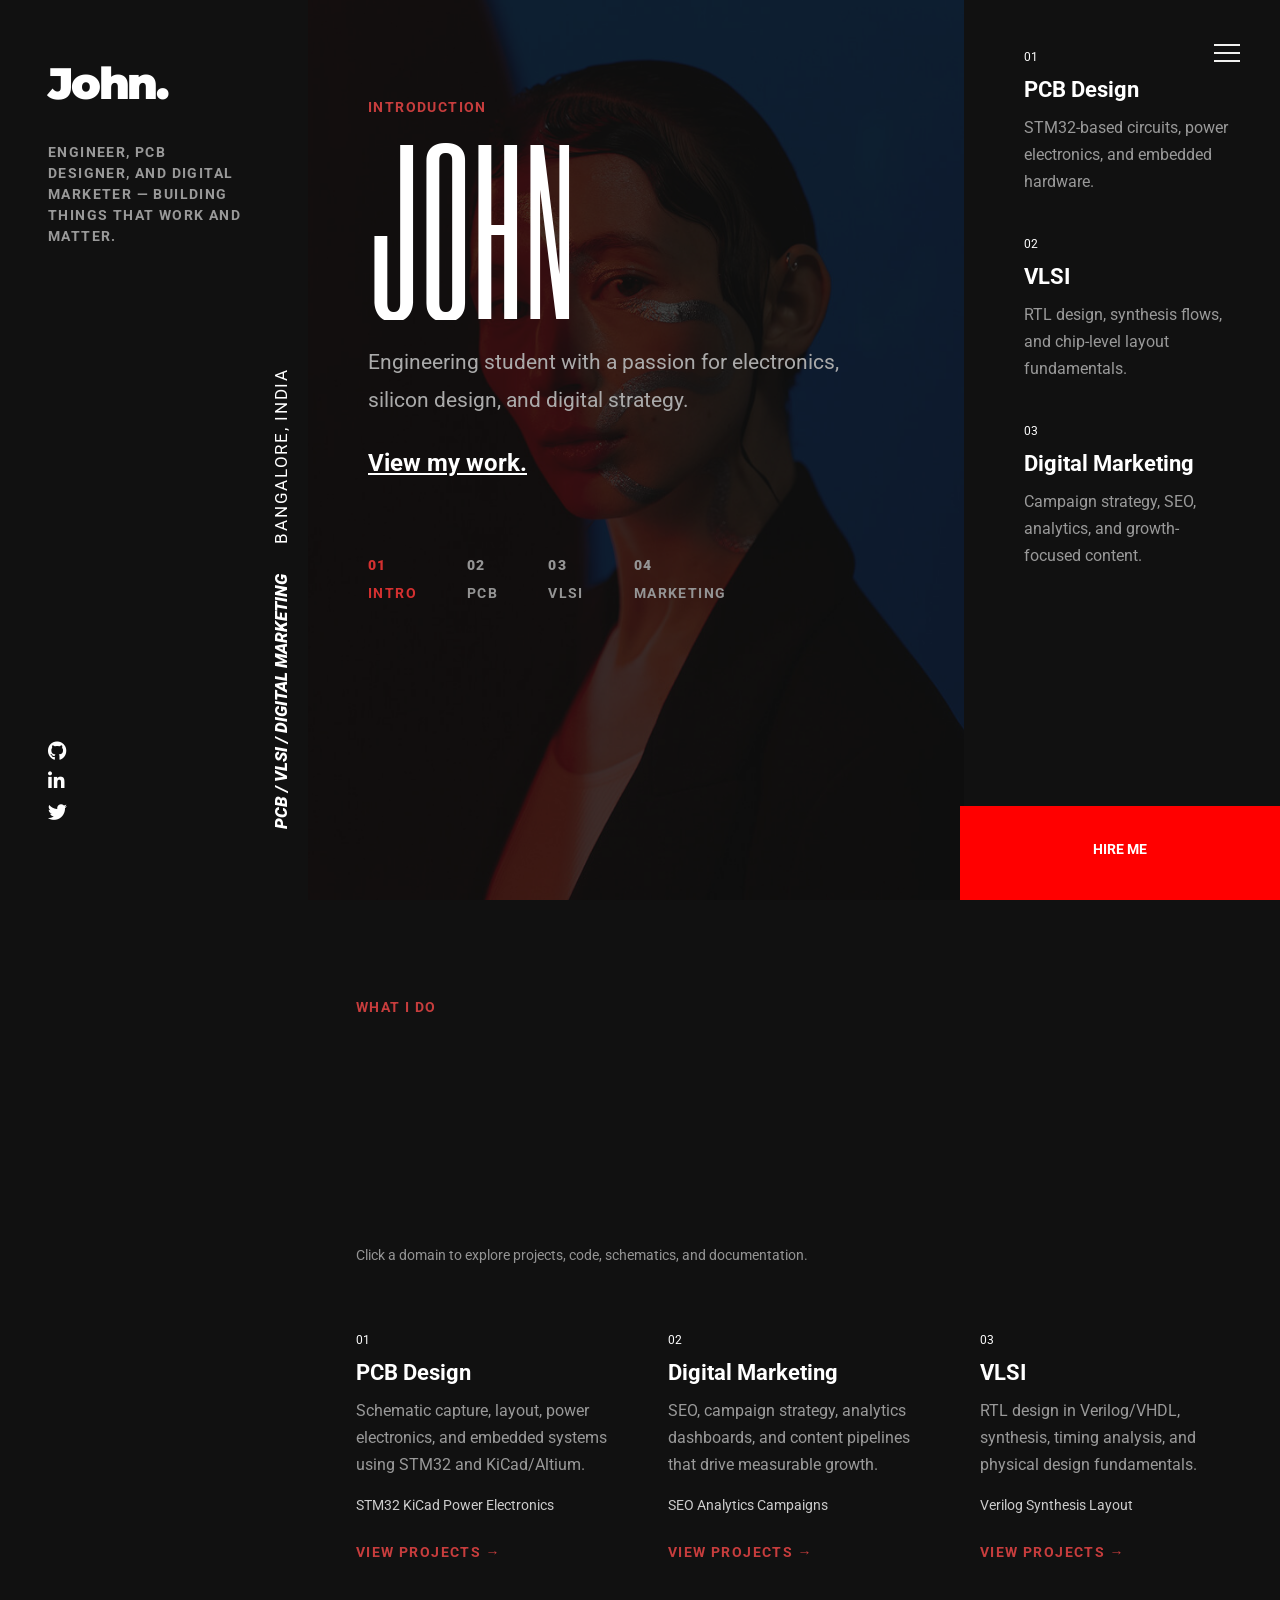
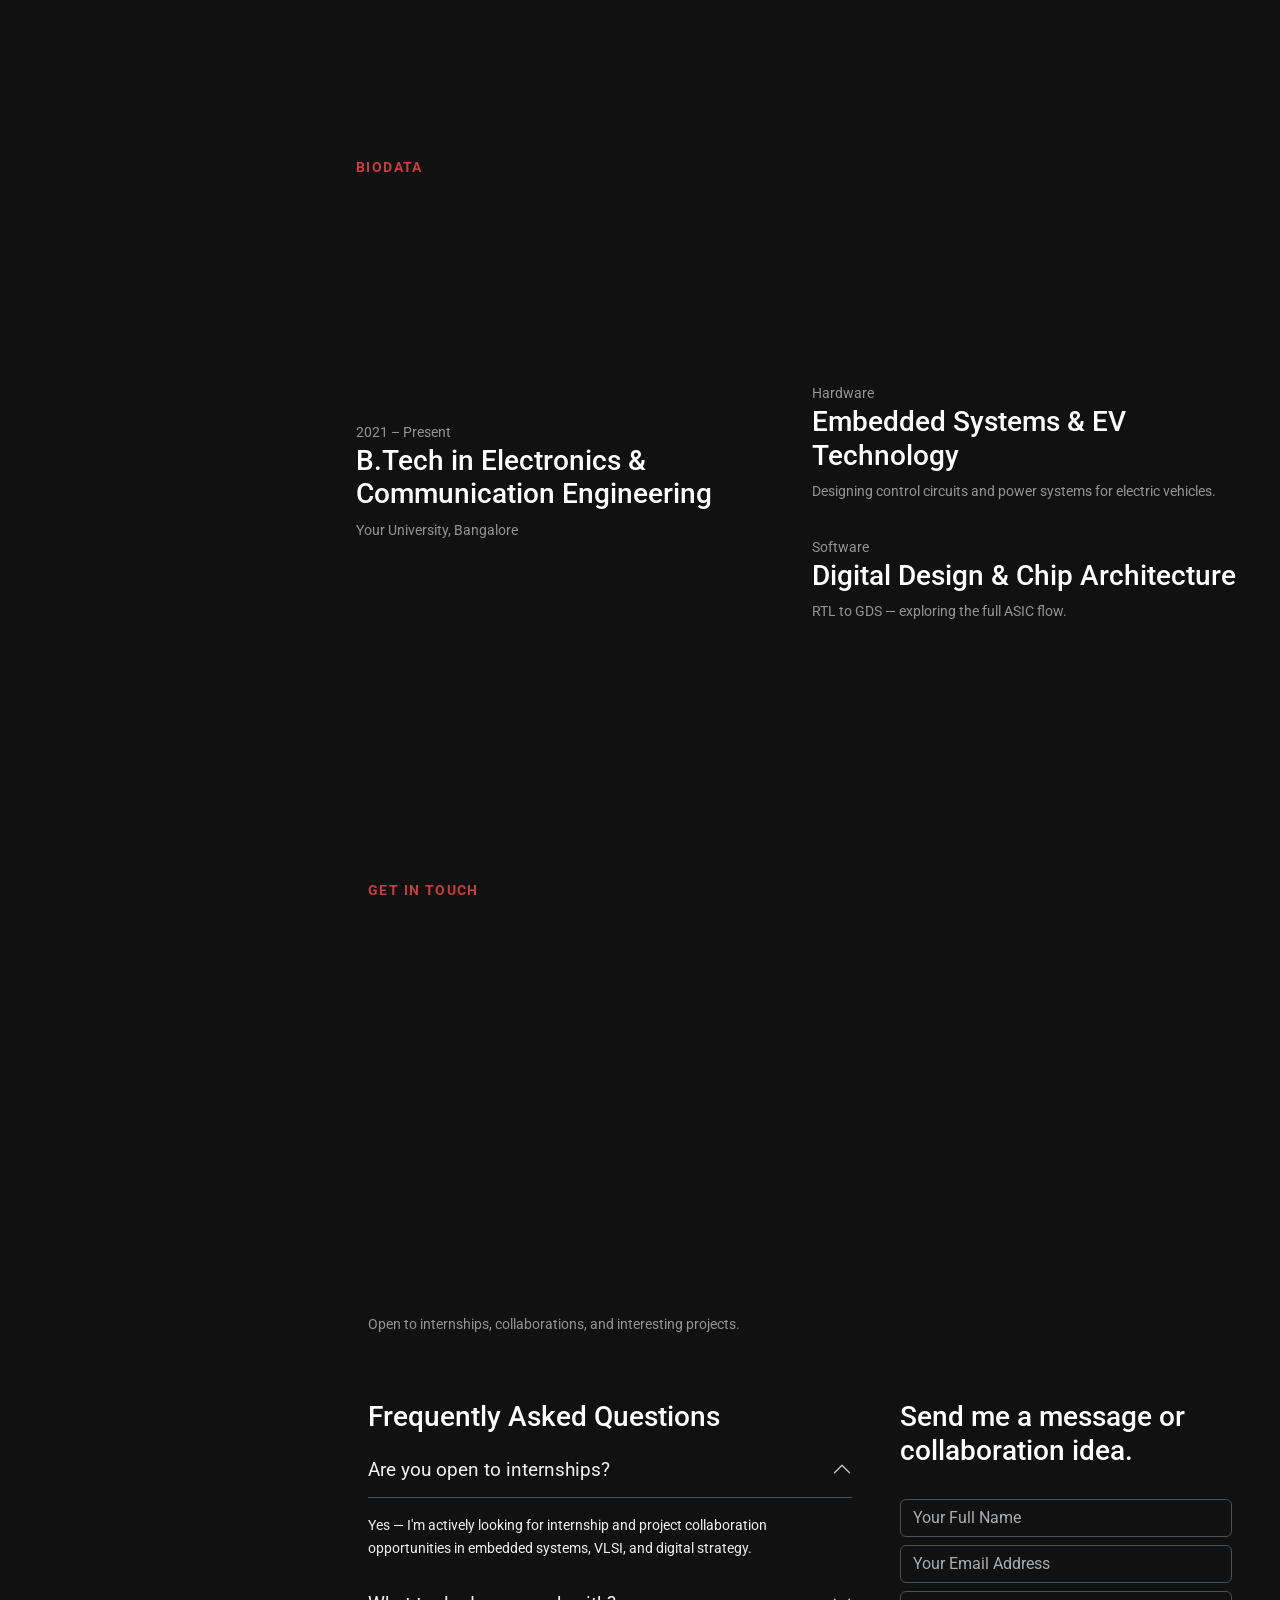
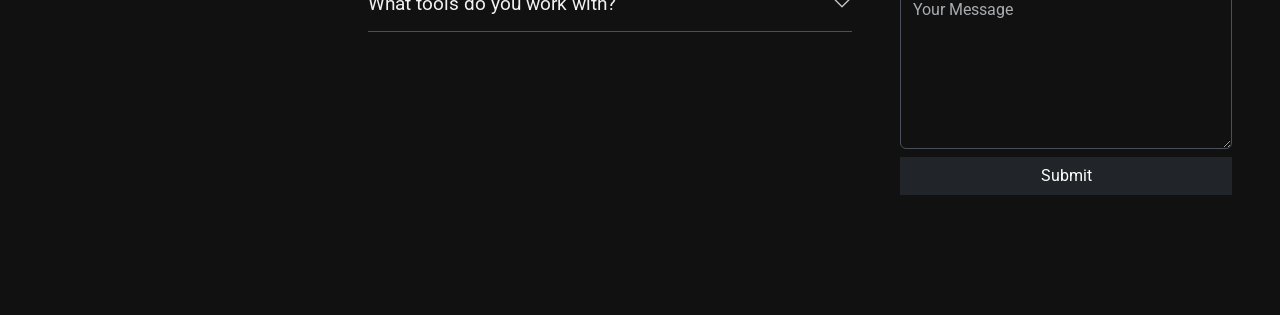
==== commit fe0103d8: "Update index.html removed watermark saying free html" ====
--- a/index.html
+++ b/index.html
@@ -48,8 +48,7 @@
             <p class="bio mt-4 d-none d-lg-block" style="max-width: 200px;">
               ENGINEER, PCB DESIGNER, AND DIGITAL MARKETER — BUILDING THINGS THAT WORK AND MATTER.
             </p>
-            <p style="max-width: 200px;">Free HTML Template by <a href="https://templatesjungle.com/" target="_blank" class="text-decoration-none">TemplatesJungle</a></p>
-
+          
             <div class="social-icons mt-auto mb-4 d-none d-lg-flex flex-column">
               <a href="#" class="social-icon" aria-label="GitHub"><i class="fab fa-github"></i></a>
               <a href="#" class="social-icon" aria-label="LinkedIn"><i class="fab fa-linkedin-in"></i></a>
